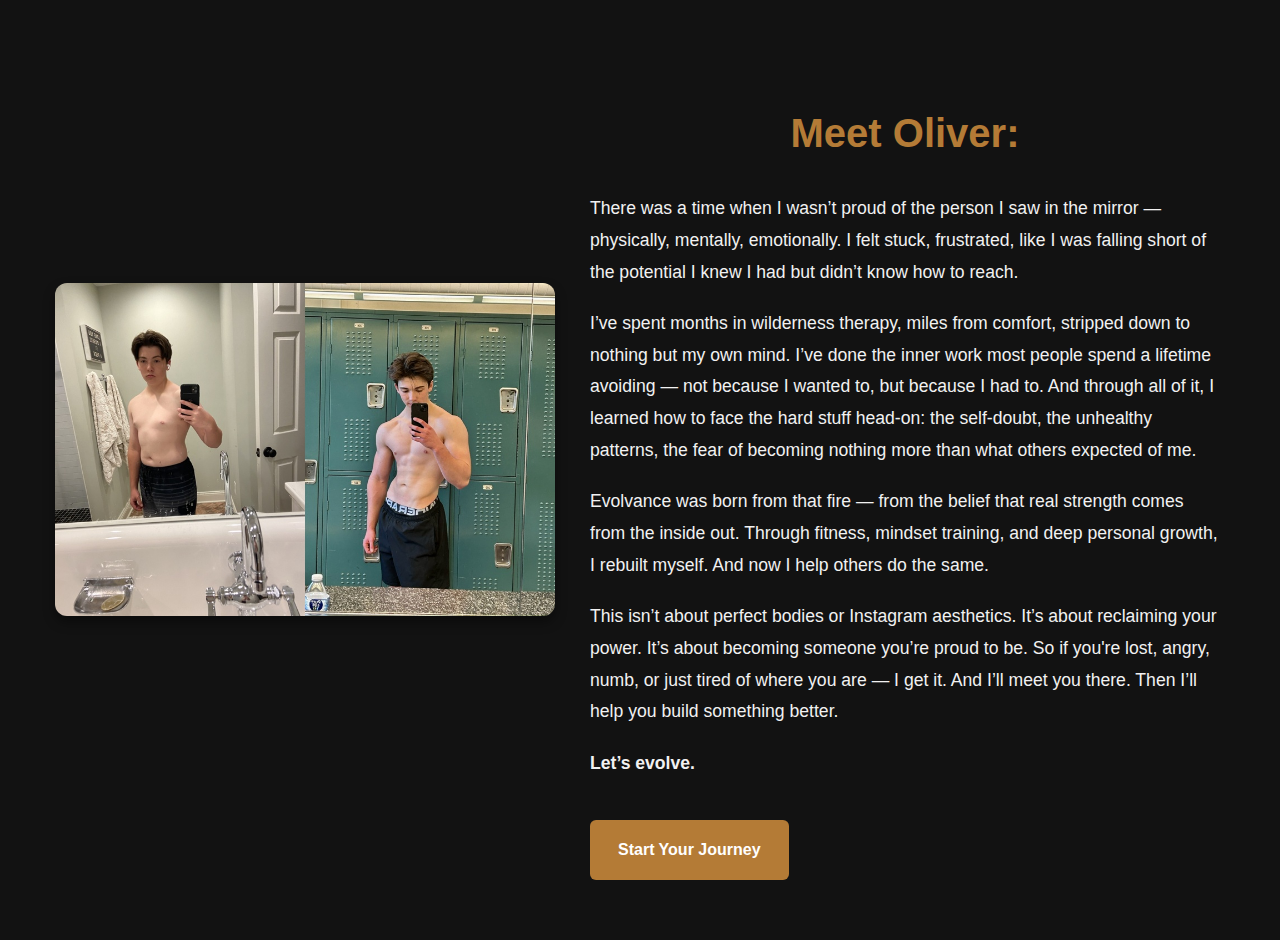
==== meet.html @ c2bd88dd "Update meet.html" ====
<!DOCTYPE html>
<html lang="en">
<head>
  <meta charset="UTF-8" />
  <meta name="viewport" content="width=device-width, initial-scale=1.0"/>
  <title>Meet Your Coach – Evolvance</title>
  <link rel="stylesheet" href="styles.css" />
  <style>
    .btn-gold {
  display: inline-block;
  background-color: #b47b36;
  color: white;
  padding: 14px 28px;
  font-size: 1rem;
  font-weight: bold;
  text-decoration: none;
  border-radius: 6px;
  margin-top: 20px;
  transition: background 0.3s ease;
}

.btn-gold:hover {
  background-color: #99672f;
}

    body {
      background-color: #121212;
      color: white;
      font-family: 'Arial', sans-serif;
      margin: 0;
      padding: 0;
    }

    .meet-section {
      display: flex;
      flex-wrap: wrap;
      justify-content: center;
      align-items: center;
      padding: 60px 20px;
      max-width: 1200px;
      margin: auto;
    }

    .meet-img {
      flex: 1 1 400px;
      text-align: center;
      margin-bottom: 30px;
    }

    .meet-img img {
      width: 100%;
      max-width: 500px;
      height: auto;
      border-radius: 12px;
      box-shadow: 0 6px 12px rgba(0, 0, 0, 0.4);
    }

    .meet-text {
      flex: 1 1 500px;
      padding: 0 20px;
    }

    .meet-text h2 {
      color: #b47b36;
      font-size: 2.5rem;
      margin-bottom: 20px;
    }

    .meet-text p {
      font-size: 1.1rem;
      line-height: 1.8;
      margin-bottom: 20px;
      color: #f1f1f1;
    }

    @media (max-width: 768px) {
      .meet-section {
        flex-direction: column;
        text-align: center;
      }

      .meet-text {
        padding: 0;
      }
    }
  </style>
</head>
<body>

  <section class="meet-section">
    <div class="meet-img">
      <img src="images/myphoto.png" alt="My transformation" />
    </div>

    <div class="meet-text">
      <h2>Meet Oliver:</h2>
      <p>
        There was a time when I wasn’t proud of the person I saw in the mirror — physically, mentally, emotionally. I felt stuck, frustrated, like I was falling short of the potential I knew I had but didn’t know how to reach.
      </p>
      <p>
        I’ve spent months in wilderness therapy, miles from comfort, stripped down to nothing but my own mind. I’ve done the inner work most people spend a lifetime avoiding — not because I wanted to, but because I had to. And through all of it, I learned how to face the hard stuff head-on: the self-doubt, the unhealthy patterns, the fear of becoming nothing more than what others expected of me.
      </p>
      <p>
        Evolvance was born from that fire — from the belief that real strength comes from the inside out. Through fitness, mindset training, and deep personal growth, I rebuilt myself. And now I help others do the same.
      </p>
      <p>
        This isn’t about perfect bodies or Instagram aesthetics. It’s about reclaiming your power. It’s about becoming someone you’re proud to be. So if you're lost, angry, numb, or just tired of where you are — I get it. And I’ll meet you there. Then I’ll help you build something better.
      </p>
      <p><strong>Let’s evolve.</strong></p>
      <a href="plans.html" class="btn-gold">Start Your Journey</a>

    </div>
  </section>

</body>
</html>
---- styles.css ----
/* General Styles */
body {
    font-family: 'Arial', sans-serif;
    margin: 0;
    padding: 0;
    background-color: #121212;
    color: #9b6b2e;
    line-height: 2;
}
.btn {
    background-color: #b47b31;
    color: #0e0e0e;
    padding: 12px 20px;
    border-radius: 8px;
    text-decoration: none;
    font-weight: bold;
    transition: background-color 0.3s ease;
    border: none;
}

.btn:hover {
    background-color: #996621;
    color: #fff;
}
@media (max-width: 768px) {
  #hero h1 {
    font-size: 2.2rem;
  }
  #hero h2 {
    font-size: 1.3rem;
  }
  #hero p {
    font-size: 1rem;
  }
}

/* Container for sections */
.container {
    width: 90%;
    margin: 0 auto;
    padding: 40px 0;
}
/* Base button style */
.btn {
  padding: 12px 24px;
  font-size: 1rem;
  font-weight: bold;
  text-decoration: none;
  border-radius: 6px;
  display: inline-block;
  transition: background 0.3s ease;
  text-align: center;
}

/* Gold version */
.gold-btn {
  background-color: #9b6b2e;
  color: white;
}

.gold-btn:hover {
  background-color: #b9823f;
}

/* Hero Section */
#hero {
    background: linear-gradient(to right, #0f0f0f, #1f1f1f);
    height: 100vh;
    text-align: center;
    display: flex;
    justify-content: center;
    align-items: center;
    padding: 20px;
}
#hero .container {
    max-width: 1000px;
}
/* styles.css */
.logo {
    width: 200px;  /* Adjust to your preferred size */
    height: auto;
    display: block;
    margin: 0 auto;  /* Optional: centers the logo */
}

}
h1 {
    font-size: 5rem;
    margin-bottom: 30px;
    color: #9b6b2e;
}
p {
    font-size: 1.1rem;
    margin-bottom: 20px;
    color: #ccc;
}
.btn {
    background: #1e1d1e;
    color: white;
    padding: 12px 24px;
    text-decoration: none;
    border-radius: 5px;
    margin-top: 20px;
    display: inline-block;
    font-size: 1rem;
    transition: background 0.3s ease;
}
.btn:hover {
    background: #808080;
}

/* About and Services Section */
#about, #services, #contact {
    background: #1f1f1f;
    padding: 60px 20px;
}
h2 {
    font-size: 2rem;
    text-align: center;
    color: #9b6b2e;
    margin-bottom: 20px;
}
.service-box {
    background: #292929;
    padding: 20px;
    margin: 10px auto;
    border-radius: 5px;
    max-width: 500px;
    text-align: center;
    box-shadow: 0 4px 8px rgba(0, 0, 0, 0.5);
}
h3 {
    color: #9b6b2e;
    margin-top: 0;
}
/* Link inside h3 (like Custom Training Plans) */
h3 a {
    color: #9b6b2e; /* brand gold */
    text-decoration: none;
    transition: color 0.3s ease;
}
/* Make entire service-box clickable without blue link styling */
.service-link {
    text-decoration: none;
    color: 9b6b2e;
    display: block;
}

.service-link:hover .service-box {
    transform: scale(1.02);
    box-shadow: 0 6px 12px rgba(0, 0, 0, 0.6);
    transition: 0.3s ease;
}

h3 a:hover {
    color: #b9823f; /* slightly lighter gold on hover */
    text-decoration: underline;
}

/* Contact Section */
form {
    display: flex;
    flex-direction: column;
    align-items: center;
    max-width: 600px;
    margin: 0 auto;
}
input, textarea {
    width: 100%;
    padding: 12px;
    margin-bottom: 15px;
    border: 1px solid #9b6b2e;
    border-radius: 5px;
    background-color: #292929;
    color: white;
    font-size: 1rem;
}
button {
    background: #9b6b2e;
    padding: 12px 24px;
    color: white;
    border: none;
    border-radius: 5px;
    cursor: pointer;
    transition: background 0.3s ease;
}
button:hover {
    background: #808080;
}

/* Footer */
footer {
    text-align: center;
    padding: 20px;
    background: #121212;
    color: #fff;
    font-size: 0.9rem;
}
.pricing-table {
    display: flex;
    flex-wrap: wrap;
    justify-content: center;
    gap: 2rem;
}

.plan-box {
    background-color: #1a1a1a;
    border: 2px solid #333;
    border-radius: 12px;
    padding: 2rem;
    width: 280px;
    box-shadow: 0 4px 12px rgba(0,0,0,0.3);
    text-align: center;
    color: #fff;
    position: relative;
    transition: transform 0.3s ease;
}

.plan-box:hover {
    transform: translateY(-5px);
    border-color: #b47b31;
}

.plan-box h3 {
    margin-bottom: 10px;
    font-size: 1.6rem;
    color: #b47b31;
}

.price {
    font-size: 1.2rem;
    font-weight: bold;
    margin-bottom: 15px;
    color: #ccc;
}

.plan-box ul {
    list-style: none;
    padding: 0;
    margin: 0;
}

.plan-box ul li {
    padding: 8px 0;
    border-bottom: 1px solid #333;
    color: #ddd;
}

.plan-box ul li:last-child {
    border-bottom: none;
}

.elite {
    border: 2px solid #b47b31;
    background-color: #252525;
    position: relative;
}

.badge {
    position: absolute;
    top: -10px;
    right: -10px;
    background-color: #b47b31;
    color: #0e0e0e;
    padding: 6px 10px;
    font-size: 0.8rem;
    font-weight: bold;
    border-radius: 5px;
}

/* Back Button */
.back-btn {
    display: inline-block;
    background-color: #b47b31;
    color: #0e0e0e;
    padding: 12px 20px;
    border-radius: 8px;
    text-decoration: none;
    font-weight: bold;
    margin-top: 40px;
    transition: background-color 0.3s ease;
}

.back-btn:hover {
    background-color: #b47b31;
}
.hero-btn {
    display: inline-block;
    padding: 14px 28px;
    font-size: 1rem;
    background-color: #b47b31;
    color: #0e0e0e;
    border: none;
    border-radius: 8px;
    font-weight: bold;
    text-decoration: none;
    transition: background-color 0.3s ease, transform 0.3s ease;
}

.hero-btn:hover {
    background-color: #b47b31;
    transform: translateY(-2px);
}
.plan-btn {
    display: inline-block;
    margin-top: 20px;
    padding: 14px 28px;
    font-size: 1rem;
    background-color: #b47b31;
    color: #0e0e0e;
    border: none;
    border-radius: 8px;
    font-weight: bold;
    text-decoration: none;
    transition: background-color 0.3s ease, transform 0.2s ease;
}

.plan-btn:hover {
    background-color: #996621;
    transform: translateY(-2px);
    color: #fff;
}
.myphoto.png {
  width: 90%;
  max-width: 700px;
  display: block;
  margin: 0 auto 30px;
  border-radius: 10px;
  box-shadow: 0 0 20px rgba(0, 0, 0, 0.6);
  transition: transform 0.3s ease;
}

.transformation-img:hover {
  transform: scale(1.02);
}
/* Gold variant of the standard button */
.gold-btn {
  background-color: #9b6b2e;  /* your brand gold */
  color: #0e0e0e;
}

.gold-btn:hover {
  background-color: #b9823f;  /* slightly brighter gold on hover */
}
#meet .text-box,
#meet .text-box p {
  color: white;



/* Responsive Design */
@media (max-width: 768px) {
    .container {
        width: 95%;
    }
    h1 {
        font-size: 2rem;
    }
    h2 {
        font-size: 1.8rem;
    }
    .btn {
        padding: 10px 20px;
    }
}
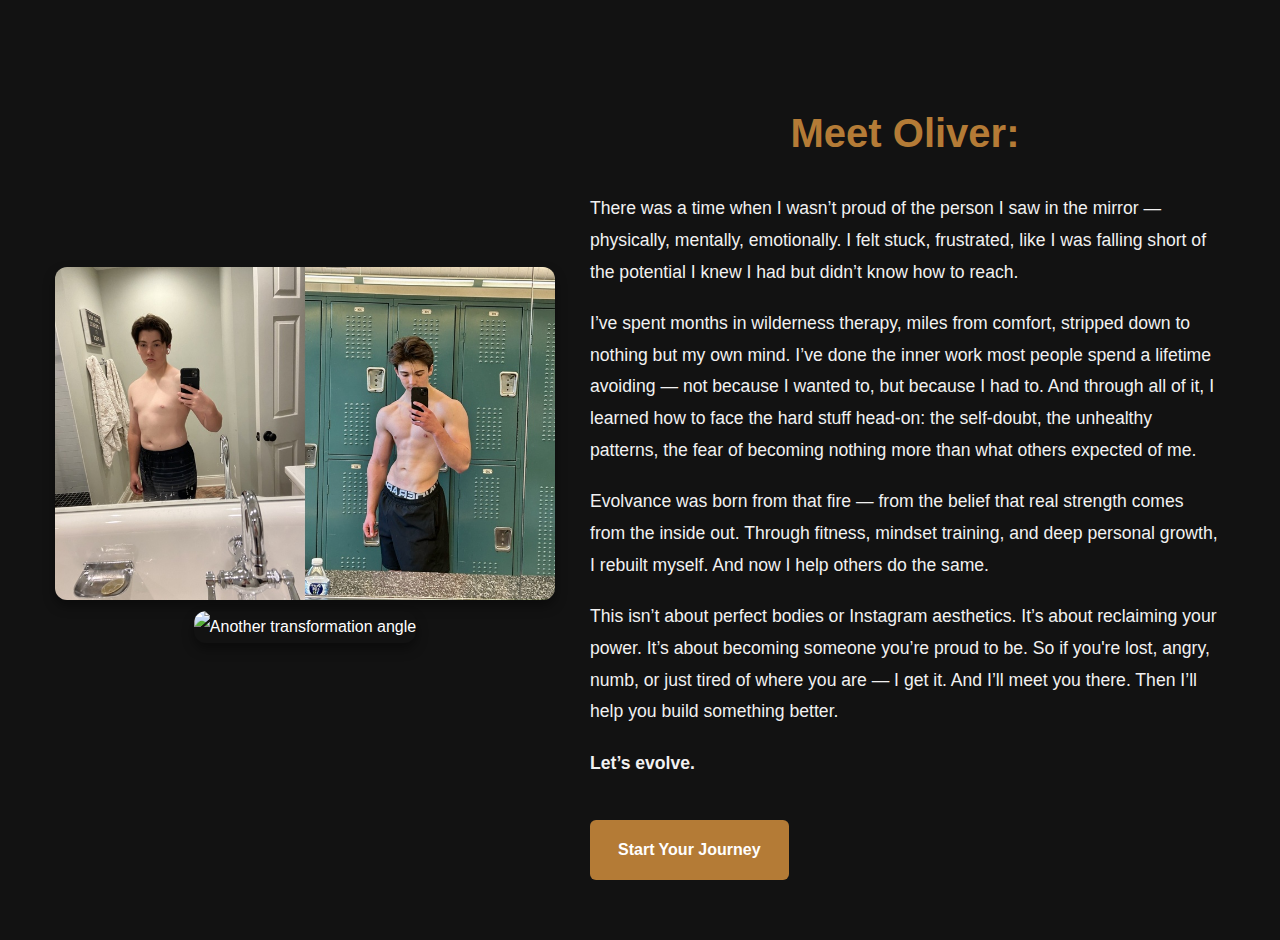
==== commit 6dd2e3de: "Update meet.html" ====
--- a/meet.html
+++ b/meet.html
@@ -90,6 +90,7 @@
   <section class="meet-section">
     <div class="meet-img">
       <img src="images/myphoto.png" alt="My transformation" />
+       <img src="images/mysecondphoto.png" alt="Another transformation angle" />
     </div>
 
     <div class="meet-text">
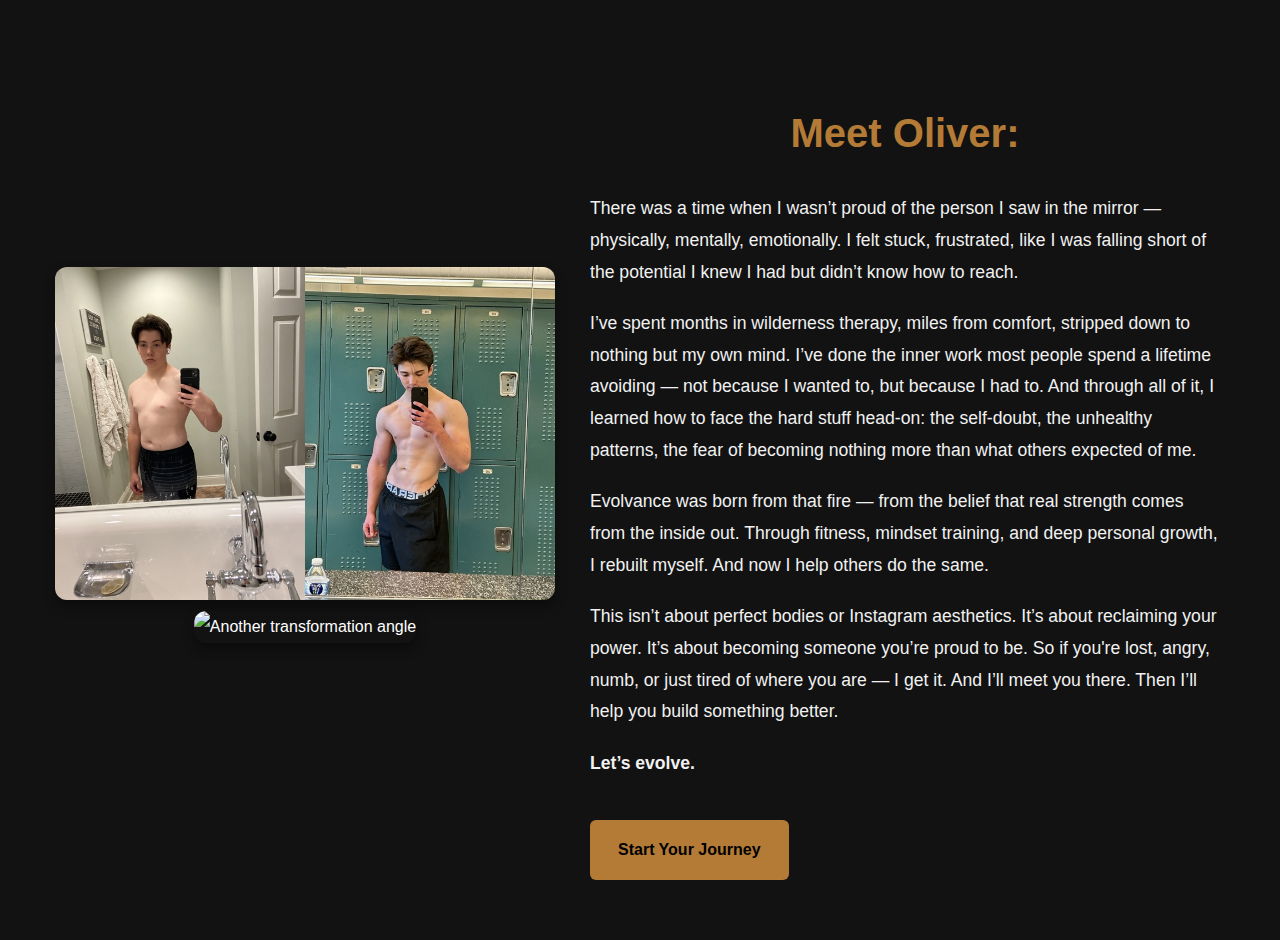
==== commit 632f68bc: "Update meet.html" ====
--- a/meet.html
+++ b/meet.html
@@ -9,7 +9,7 @@
     .btn-gold {
   display: inline-block;
   background-color: #b47b36;
-  color: white;
+  color: #000;
   padding: 14px 28px;
   font-size: 1rem;
   font-weight: bold;
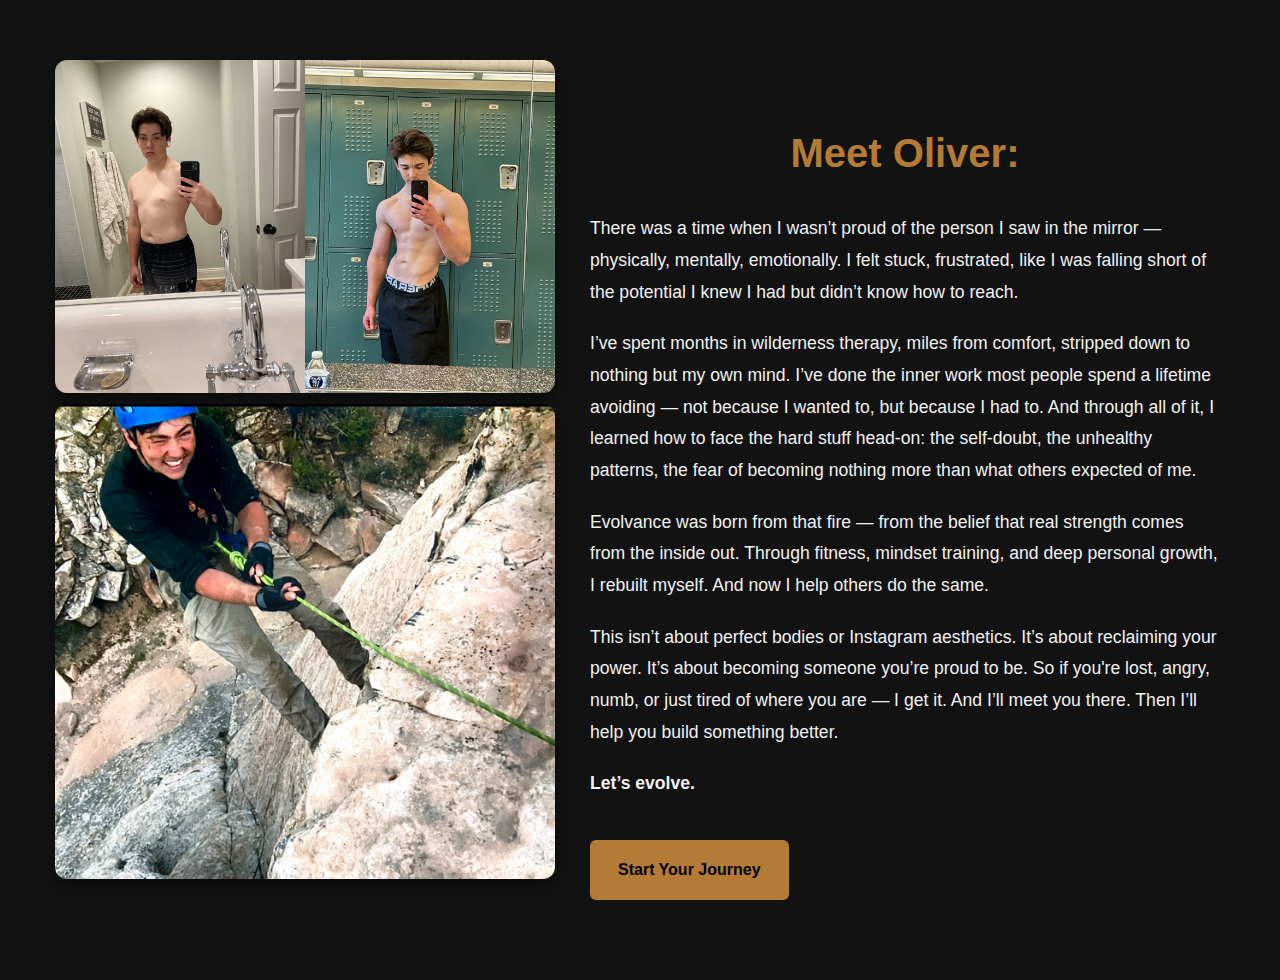
==== commit 2e5cb8c3: "Update meet.html" ====
--- a/meet.html
+++ b/meet.html
@@ -90,7 +90,7 @@
   <section class="meet-section">
     <div class="meet-img">
       <img src="images/myphoto.png" alt="My transformation" />
-       <img src="images/mysecondphoto.png" alt="Another transformation angle" />
+       <img src="images/6FCF9B86-E782-4683-A08F-9A35853AAF06.jpeg" alt="Another transformation angle" />
     </div>
 
     <div class="meet-text">
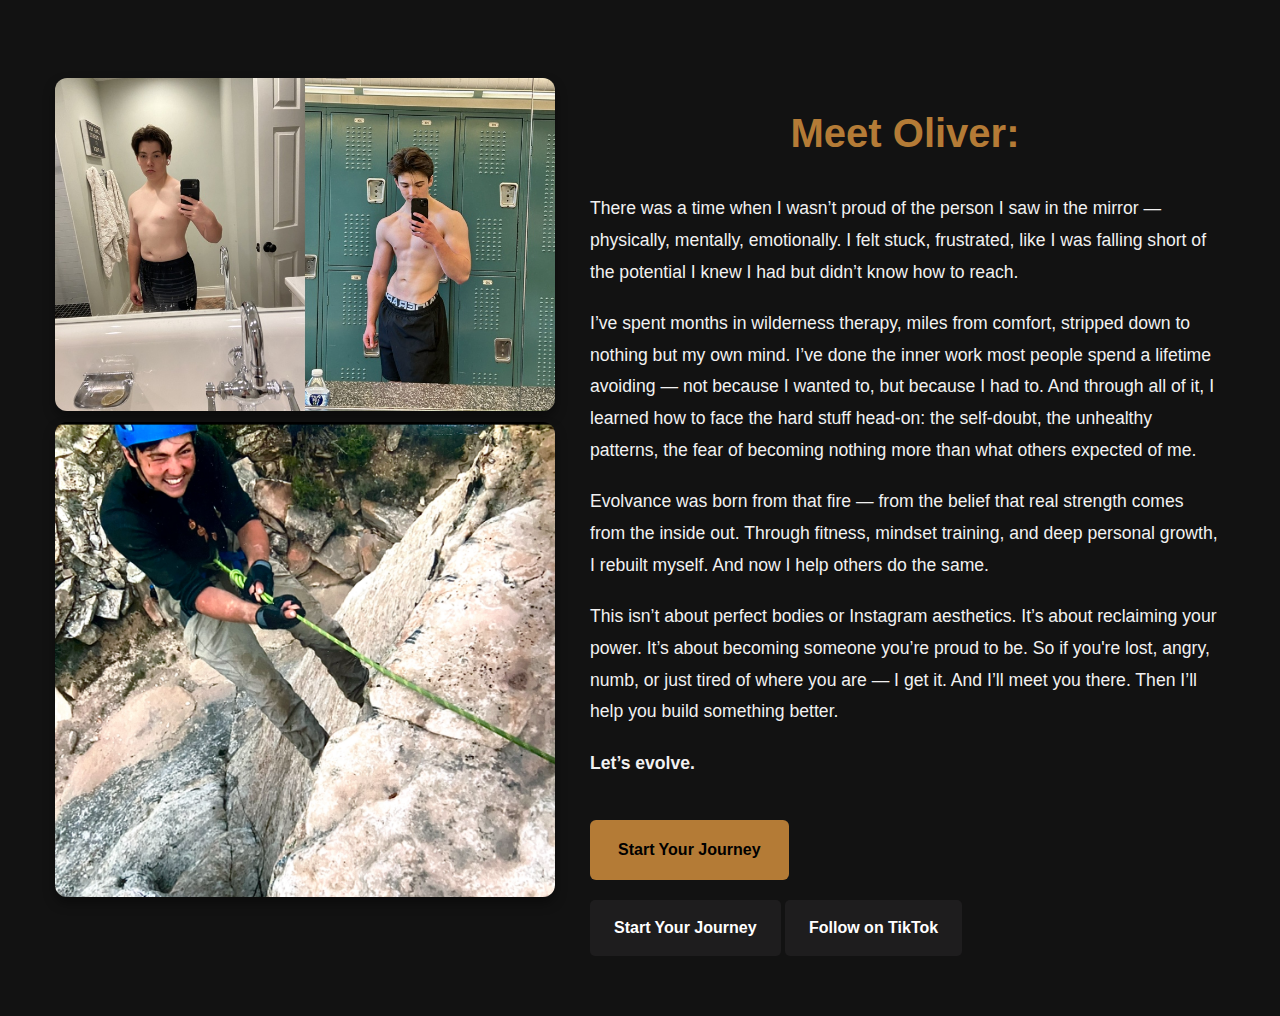
==== commit a76e64f4: "Update meet.html" ====
--- a/meet.html
+++ b/meet.html
@@ -109,7 +109,10 @@
       </p>
       <p><strong>Let’s evolve.</strong></p>
       <a href="plans.html" class="btn-gold">Start Your Journey</a>
-
+<div class="button-group">
+  <a href="start.html" class="btn">Start Your Journey</a>
+  <a href="https://www.tiktok.com/@ollie_fit" class="btn" target="_blank">Follow on TikTok</a>
+</div>
     </div>
   </section>
 
--- a/styles.css
+++ b/styles.css
@@ -345,7 +345,19 @@
 #meet .text-box,
 #meet .text-box p {
   color: white;
-
+.logo {
+  background: linear-gradient(to right, #0f0f0f, #1a1a1a);
+  padding: 20px;
+  border-radius: 8px;
+}
+
+.logo {
+  background-color: #0f0f0f;
+  box-shadow: none;
+  border: none;
+  display: block;
+  margin: 0 auto;
+}
 
 
 /* Responsive Design */
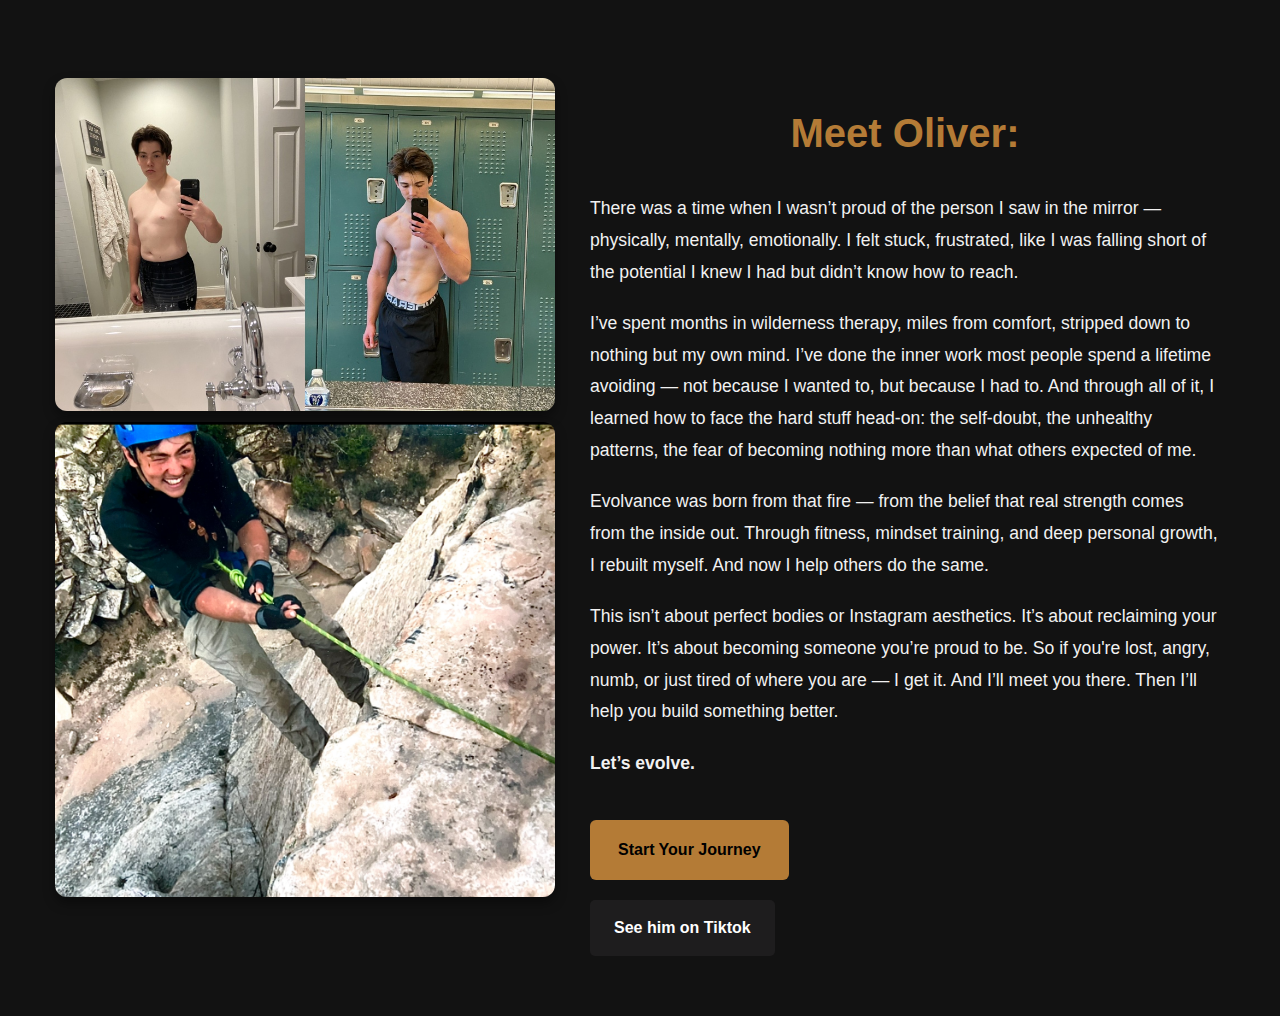
==== commit bd7fd6d3: "Update meet.html" ====
--- a/meet.html
+++ b/meet.html
@@ -110,8 +110,10 @@
       <p><strong>Let’s evolve.</strong></p>
       <a href="plans.html" class="btn-gold">Start Your Journey</a>
 <div class="button-group">
-  <a href="start.html" class="btn">Start Your Journey</a>
-  <a href="https://www.tiktok.com/@ollie_fit" class="btn" target="_blank">Follow on TikTok</a>
+<div class="button-group">
+  <a href="https://www.tiktok.com/@ollie_fit" class="btn" target="_blank">See him on Tiktok</a>
+</div>
+
 </div>
     </div>
   </section>
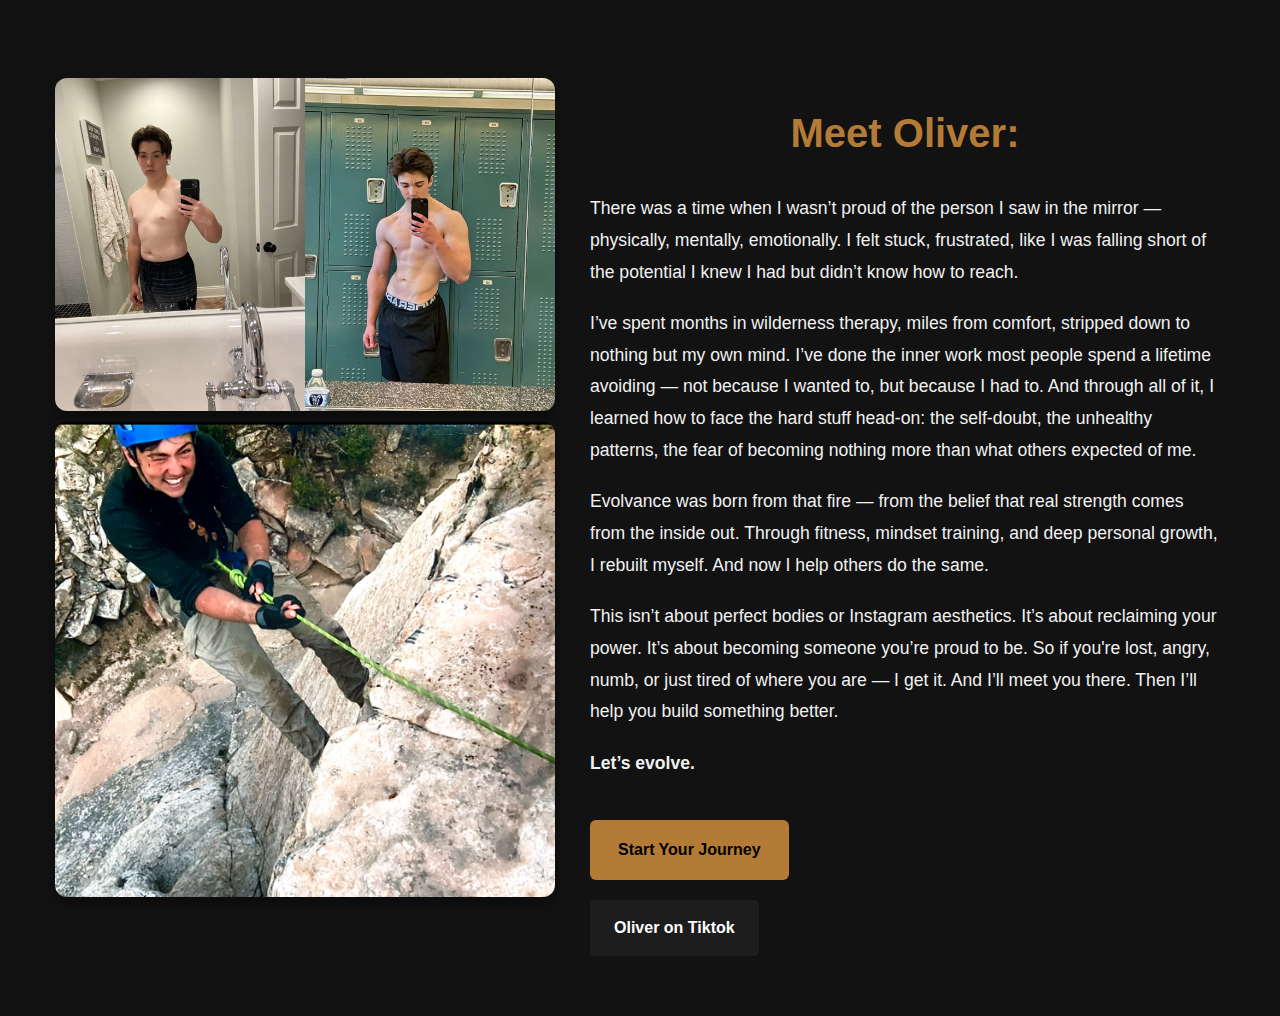
==== commit 0b7f7f1f: "Update meet.html" ====
--- a/meet.html
+++ b/meet.html
@@ -111,7 +111,7 @@
       <a href="plans.html" class="btn-gold">Start Your Journey</a>
 <div class="button-group">
 <div class="button-group">
-  <a href="https://www.tiktok.com/@ollie_fit" class="btn" target="_blank">See him on Tiktok</a>
+  <a href="https://www.tiktok.com/@ollie_fit" class="btn" target="_blank">Oliver on Tiktok</a>
 </div>
 
 </div>
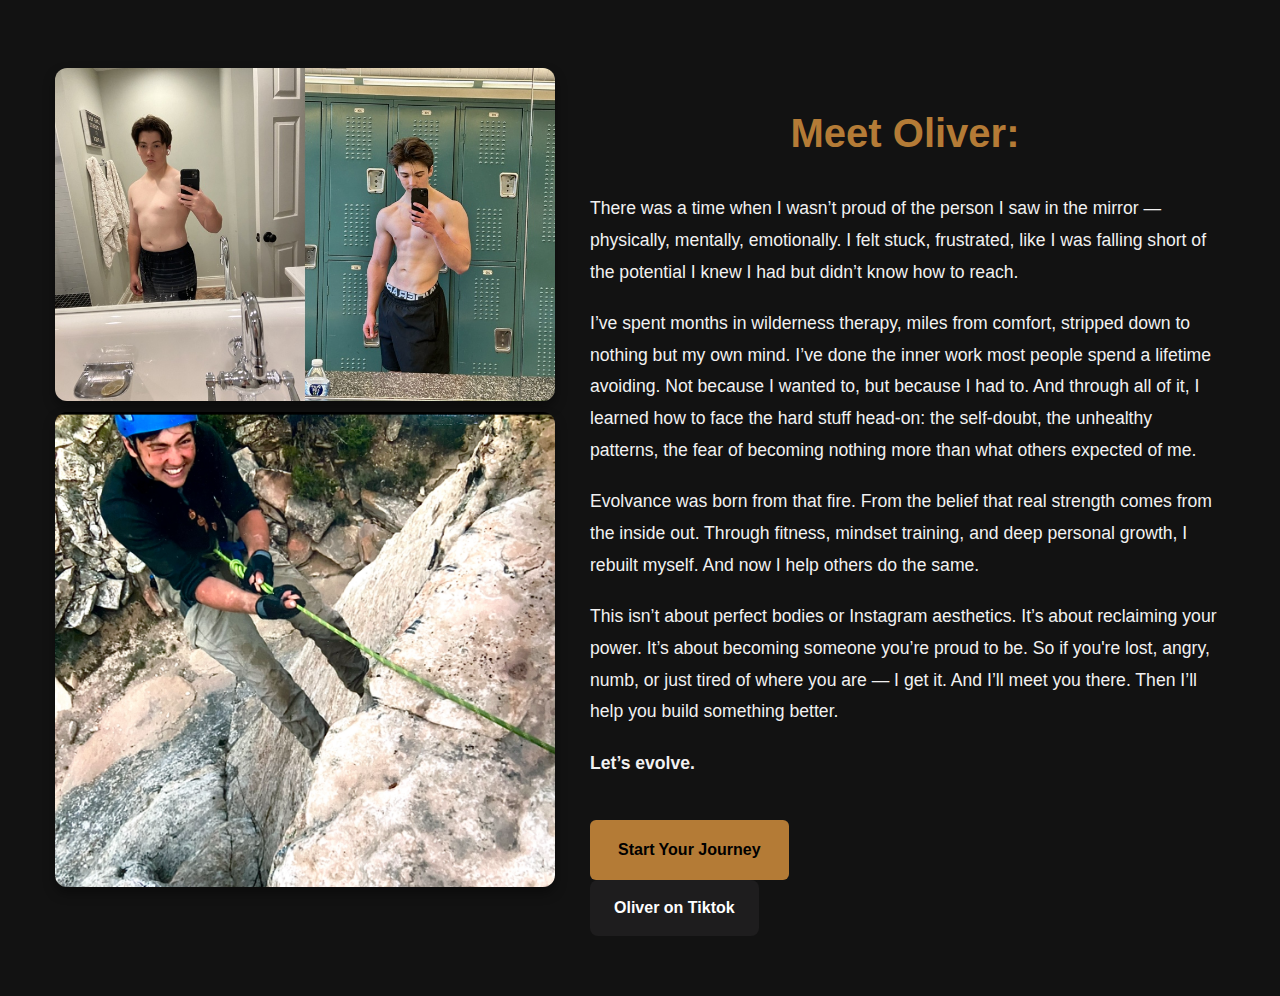
==== commit 58c42737: "Update meet.html" ====
--- a/meet.html
+++ b/meet.html
@@ -99,10 +99,10 @@
         There was a time when I wasn’t proud of the person I saw in the mirror — physically, mentally, emotionally. I felt stuck, frustrated, like I was falling short of the potential I knew I had but didn’t know how to reach.
       </p>
       <p>
-        I’ve spent months in wilderness therapy, miles from comfort, stripped down to nothing but my own mind. I’ve done the inner work most people spend a lifetime avoiding — not because I wanted to, but because I had to. And through all of it, I learned how to face the hard stuff head-on: the self-doubt, the unhealthy patterns, the fear of becoming nothing more than what others expected of me.
+        I’ve spent months in wilderness therapy, miles from comfort, stripped down to nothing but my own mind. I’ve done the inner work most people spend a lifetime avoiding. Not because I wanted to, but because I had to. And through all of it, I learned how to face the hard stuff head-on: the self-doubt, the unhealthy patterns, the fear of becoming nothing more than what others expected of me.
       </p>
       <p>
-        Evolvance was born from that fire — from the belief that real strength comes from the inside out. Through fitness, mindset training, and deep personal growth, I rebuilt myself. And now I help others do the same.
+        Evolvance was born from that fire. From the belief that real strength comes from the inside out. Through fitness, mindset training, and deep personal growth, I rebuilt myself. And now I help others do the same.
       </p>
       <p>
         This isn’t about perfect bodies or Instagram aesthetics. It’s about reclaiming your power. It’s about becoming someone you’re proud to be. So if you're lost, angry, numb, or just tired of where you are — I get it. And I’ll meet you there. Then I’ll help you build something better.
--- a/styles.css
+++ b/styles.css
@@ -1,70 +1,70 @@
 /* General Styles */
 body {
-    font-family: 'Arial', sans-serif;
+    font-family: Arial, sans-serif;
     margin: 0;
     padding: 0;
     background-color: #121212;
-    color: #9b6b2e;
+    color: white;
     line-height: 2;
 }
+
+/* Buttons */
+.btn,
+.gold-btn,
+.hero-btn,
+.plan-btn,
+.back-btn {
+    padding: 12px 24px;
+    font-size: 1rem;
+    font-weight: bold;
+    border-radius: 8px;
+    text-decoration: none;
+    display: inline-block;
+    text-align: center;
+    border: none;
+    transition: background-color 0.3s ease, transform 0.2s ease;
+}
+
 .btn {
+    background-color: #1e1d1e;
+    color: white;
+}
+
+.btn:hover {
+    background-color: #808080;
+    color: #fff;
+}
+
+.gold-btn,
+.hero-btn,
+.plan-btn,
+.back-btn {
     background-color: #b47b31;
     color: #0e0e0e;
-    padding: 12px 20px;
-    border-radius: 8px;
-    text-decoration: none;
-    font-weight: bold;
-    transition: background-color 0.3s ease;
-    border: none;
-}
-
-.btn:hover {
+}
+
+.gold-btn:hover,
+.hero-btn:hover,
+.plan-btn:hover,
+.back-btn:hover {
     background-color: #996621;
     color: #fff;
 }
-@media (max-width: 768px) {
-  #hero h1 {
-    font-size: 2.2rem;
-  }
-  #hero h2 {
-    font-size: 1.3rem;
-  }
-  #hero p {
-    font-size: 1rem;
-  }
-}
-
-/* Container for sections */
+
+.plan-btn {
+    margin-top: 20px;
+}
+
+/* Container */
 .container {
     width: 90%;
     margin: 0 auto;
     padding: 40px 0;
 }
-/* Base button style */
-.btn {
-  padding: 12px 24px;
-  font-size: 1rem;
-  font-weight: bold;
-  text-decoration: none;
-  border-radius: 6px;
-  display: inline-block;
-  transition: background 0.3s ease;
-  text-align: center;
-}
-
-/* Gold version */
-.gold-btn {
-  background-color: #9b6b2e;
-  color: white;
-}
-
-.gold-btn:hover {
-  background-color: #b9823f;
-}
 
 /* Hero Section */
 #hero {
-    background: linear-gradient(to right, #0f0f0f, #1f1f1f);
+    background: #1a1a1a;
     height: 100vh;
     text-align: center;
     display: flex;
@@ -72,54 +72,57 @@
     align-items: center;
     padding: 20px;
 }
+
 #hero .container {
     max-width: 1000px;
 }
-/* styles.css */
+#hero .container {
+  margin-top: -20px; /* Pulls everything up slightly */
+}
+
 .logo {
-    width: 200px;  /* Adjust to your preferred size */
-    height: auto;
-    display: block;
-    margin: 0 auto;  /* Optional: centers the logo */
-}
-
-}
+  width: 350px;         /* Increased from 200px */
+  height: auto;
+  display: block;
+  margin: 40px auto 0;  /* Adds space above, centers it, no bottom margin */
+}
+
+/* Typography */
 h1 {
     font-size: 5rem;
     margin-bottom: 30px;
     color: #9b6b2e;
 }
+
+#plans h1 {
+  font-size: 3rem;
+}
+
+h2 {
+    font-size: 2rem;
+    text-align: center;
+    color: #9b6b2e;
+    margin-bottom: 20px;
+}
+
+h3 {
+    color: #9b6b2e;
+    margin-top: 0;
+}
+
 p {
     font-size: 1.1rem;
     margin-bottom: 20px;
     color: #ccc;
 }
-.btn {
-    background: #1e1d1e;
-    color: white;
-    padding: 12px 24px;
-    text-decoration: none;
-    border-radius: 5px;
-    margin-top: 20px;
-    display: inline-block;
-    font-size: 1rem;
-    transition: background 0.3s ease;
-}
-.btn:hover {
-    background: #808080;
-}
-
-/* About and Services Section */
+
+/* Sections */
 #about, #services, #contact {
-    background: #1f1f1f;
+    background-color: #1a1a1a;
     padding: 60px 20px;
 }
-h2 {
-    font-size: 2rem;
-    text-align: center;
-    color: #9b6b2e;
-    margin-bottom: 20px;
-}
+
+/* Services */
 .service-box {
     background: #292929;
     padding: 20px;
@@ -129,20 +132,21 @@
     text-align: center;
     box-shadow: 0 4px 8px rgba(0, 0, 0, 0.5);
 }
-h3 {
-    color: #9b6b2e;
-    margin-top: 0;
-}
-/* Link inside h3 (like Custom Training Plans) */
+
 h3 a {
-    color: #9b6b2e; /* brand gold */
+    color: #9b6b2e;
     text-decoration: none;
     transition: color 0.3s ease;
 }
-/* Make entire service-box clickable without blue link styling */
+
+h3 a:hover {
+    color: #b9823f;
+    text-decoration: underline;
+}
+
 .service-link {
     text-decoration: none;
-    color: 9b6b2e;
+    color: #9b6b2e;
     display: block;
 }
 
@@ -152,12 +156,7 @@
     transition: 0.3s ease;
 }
 
-h3 a:hover {
-    color: #b9823f; /* slightly lighter gold on hover */
-    text-decoration: underline;
-}
-
-/* Contact Section */
+/* Contact */
 form {
     display: flex;
     flex-direction: column;
@@ -165,6 +164,7 @@
     max-width: 600px;
     margin: 0 auto;
 }
+
 input, textarea {
     width: 100%;
     padding: 12px;
@@ -175,6 +175,7 @@
     color: white;
     font-size: 1rem;
 }
+
 button {
     background: #9b6b2e;
     padding: 12px 24px;
@@ -184,6 +185,7 @@
     cursor: pointer;
     transition: background 0.3s ease;
 }
+
 button:hover {
     background: #808080;
 }
@@ -196,6 +198,8 @@
     color: #fff;
     font-size: 0.9rem;
 }
+
+/* Pricing Tables */
 .pricing-table {
     display: flex;
     flex-wrap: wrap;
@@ -268,97 +272,26 @@
     border-radius: 5px;
 }
 
-/* Back Button */
-.back-btn {
-    display: inline-block;
-    background-color: #b47b31;
-    color: #0e0e0e;
-    padding: 12px 20px;
-    border-radius: 8px;
-    text-decoration: none;
-    font-weight: bold;
-    margin-top: 40px;
-    transition: background-color 0.3s ease;
-}
-
-.back-btn:hover {
-    background-color: #b47b31;
-}
-.hero-btn {
-    display: inline-block;
-    padding: 14px 28px;
-    font-size: 1rem;
-    background-color: #b47b31;
-    color: #0e0e0e;
-    border: none;
-    border-radius: 8px;
-    font-weight: bold;
-    text-decoration: none;
-    transition: background-color 0.3s ease, transform 0.3s ease;
-}
-
-.hero-btn:hover {
-    background-color: #b47b31;
-    transform: translateY(-2px);
-}
-.plan-btn {
-    display: inline-block;
-    margin-top: 20px;
-    padding: 14px 28px;
-    font-size: 1rem;
-    background-color: #b47b31;
-    color: #0e0e0e;
-    border: none;
-    border-radius: 8px;
-    font-weight: bold;
-    text-decoration: none;
-    transition: background-color 0.3s ease, transform 0.2s ease;
-}
-
-.plan-btn:hover {
-    background-color: #996621;
-    transform: translateY(-2px);
-    color: #fff;
-}
+/* Images */
 .myphoto.png {
-  width: 90%;
-  max-width: 700px;
-  display: block;
-  margin: 0 auto 30px;
-  border-radius: 10px;
-  box-shadow: 0 0 20px rgba(0, 0, 0, 0.6);
-  transition: transform 0.3s ease;
+    width: 90%;
+    max-width: 700px;
+    display: block;
+    margin: 0 auto 30px;
+    border-radius: 10px;
+    box-shadow: 0 0 20px rgba(0, 0, 0, 0.6);
+    transition: transform 0.3s ease;
 }
 
 .transformation-img:hover {
-  transform: scale(1.02);
-}
-/* Gold variant of the standard button */
-.gold-btn {
-  background-color: #9b6b2e;  /* your brand gold */
-  color: #0e0e0e;
-}
-
-.gold-btn:hover {
-  background-color: #b9823f;  /* slightly brighter gold on hover */
-}
+    transform: scale(1.02);
+}
+
+/* Meet page text box fix */
 #meet .text-box,
 #meet .text-box p {
-  color: white;
-.logo {
-  background: linear-gradient(to right, #0f0f0f, #1a1a1a);
-  padding: 20px;
-  border-radius: 8px;
-}
-
-.logo {
-  background-color: #0f0f0f;
-  box-shadow: none;
-  border: none;
-  display: block;
-  margin: 0 auto;
-}
-
+    color: white;
+}
 
 /* Responsive Design */
 @media (max-width: 768px) {
